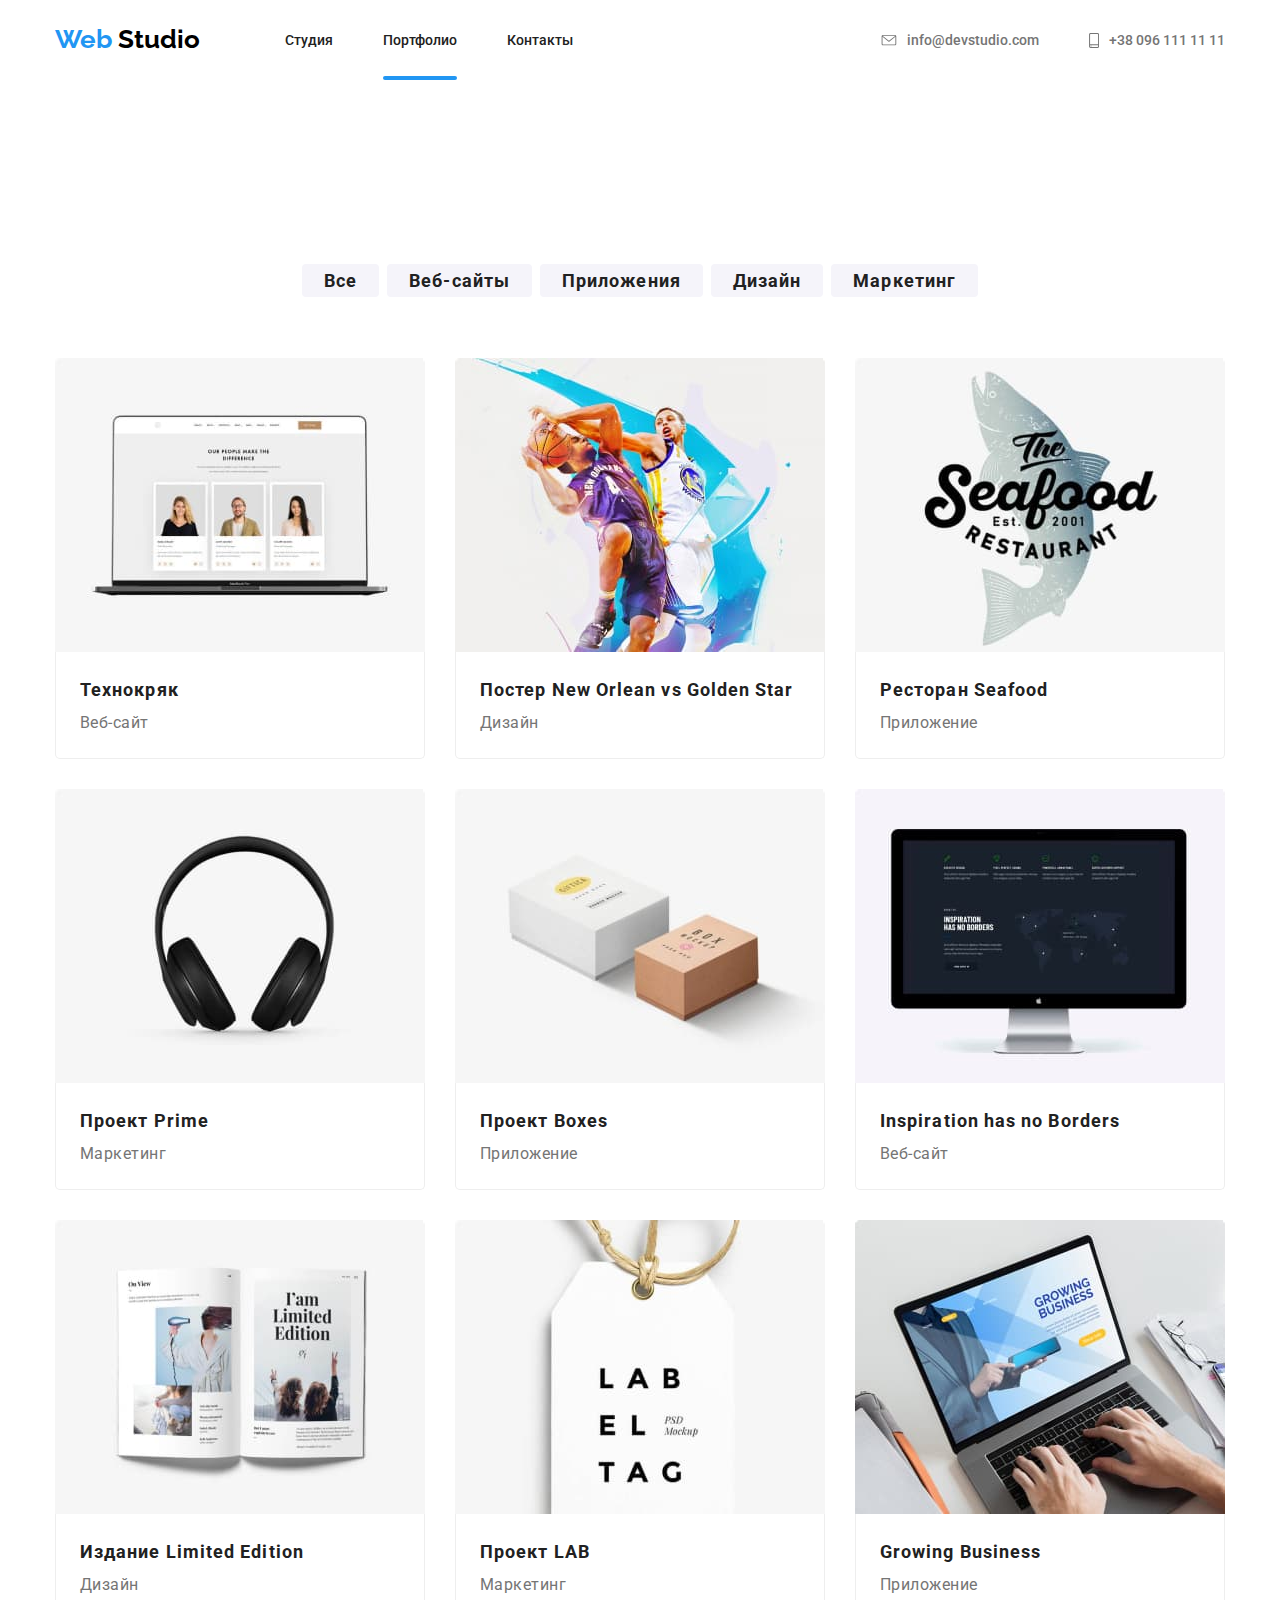
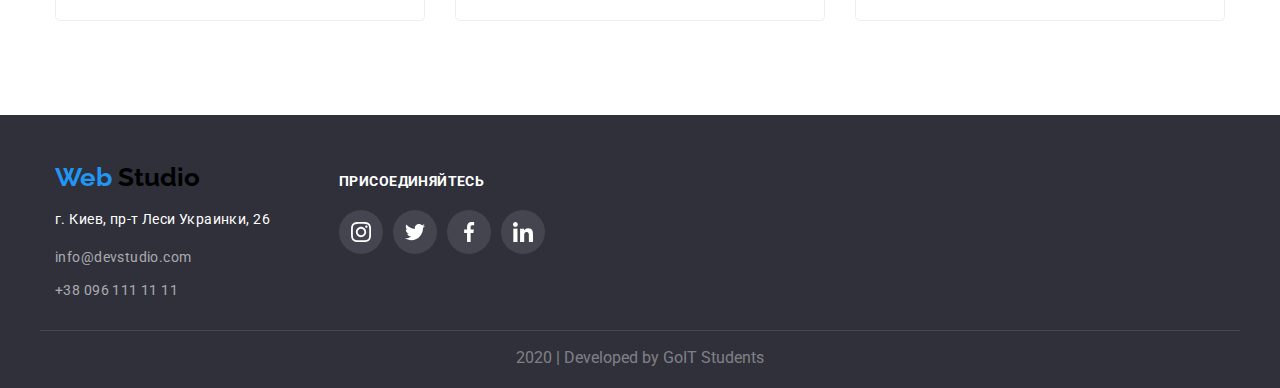
==== portfolio.html @ 545a8d7b "add-project-files" ====
<!DOCTYPE html>
<html lang="en">
    <head>
        <meta charset="UTF-8" />
        <meta name="viewport" content="width=device-width, initial-scale=1.0" />
        <link href="https://fonts.googleapis.com/css2?family=Roboto:ital,wght@0,300;0,400;0,500;0,700;0,900;1,300;1,400;1,500;1,700;1,900&display=swap" rel="stylesheet" />
        <link href="https://fonts.googleapis.com/css2?family=Raleway:ital,wght@0,400;0,500;0,700;1,400;1,500;1,700&family=Roboto:ital,wght@0,300;0,400;0,500;0,700;0,900;1,300;1,400;1,500;1,700;1,900&display=swap" rel="stylesheet" />
        <link rel="stylesheet" href="./css/normalize.css" />
        <link rel="stylesheet" href="./css/styles.css" />
        <title>Portfolio</title>
    </head>
    <body>
        <!--Шапка страницы-->
        <header>
            <div class="container header-flex-container">
                <!--Навигация сайта-->
                <nav class="nav-flex-container nav-logo">
                    <a href="./index.html" class="logo">
                        <span class="logo-primary">Web</span>
                        <span>Studio</span>
                    </a>
                    <ul class="list header-link-list nav-link">
                        <li class="header-link-item">
                            <a class="link-header-text link-header-line" href="./index.html">
                                Студия
                            </a>
                        </li>
                        <li class="header-link-item">
                            <a class="link-header-text current" href="./portfolio.html">
                                Портфолио
                            </a>
                        </li>
                        <li class="header-link-item">
                            <a class="link-header-text link-header-line" href="">
                                Контакты
                            </a>
                        </li>
                    </ul>
                </nav>

                <!--Контактные данные-->

                <div class="header-contact">
                    <ul class="list header-contact-list">
                        <li class="header-link-item">
                            <a class="link-contact-text" href="mailto:info@devstudio.com">
                                <svg class="header-contact-icon" width="16px" height="11px">
                                    <use href="./sprite.svg#icon-envelope"></use>
                                </svg>
                                info@devstudio.com
                            </a>
                        </li>
                        <li class="header-link-item">
                            <a class="link-contact-text" href="tel:+380961111111">
                                <svg class="header-contact-icon" width="10px" height="15px">
                                    <use href="./sprite.svg#icon-smartphone"></use>
                                </svg>
                                +38 096 111 11 11
                            </a>
                        </li>
                    </ul>
                </div>
            </div>
        </header>

        <!-- Раздел Main -->
        <main>
            <section>
                <!-- <h1>Навигация по проектам</h1> -->
                <ul class="list container nav-flex-container nav-porfolio-project">
                    <li class="nav-porfolio-project-item">
                        <a href="" class="nav-project-styles">Все</a>
                    </li>
                    <li class="nav-porfolio-project-item">
                        <a href="" class="nav-project-styles">Веб-сайты</a>
                    </li>
                    <li class="nav-porfolio-project-item">
                        <a href="" class="nav-project-styles">Приложения</a>
                    </li>
                    <li class="nav-porfolio-project-item">
                        <a href="" class="nav-project-styles">Дизайн</a>
                    </li>
                    <li class="nav-porfolio-project-item">
                        <a href="" class="nav-project-styles">Маркетинг</a>
                    </li>
                </ul>

                <ul class="list container main-portfolio">
                    <li class="portfolio-projects">
                        <a href="" class="link-break-styles card">
                            <div class="portfolio-overlay-container">
                                <img src="./images/portfolio/work-1.jpg" alt="notebook with open web site" />
                                <div class="card-overlay">
                                    <p class="overlay-text">
                                        Технокряк это современная площадка распространения коронавируса. Компании используют эту платформу для цифрового шпионажа и атак на защищённые сервера конкурентов.
                                    </p>
                                </div>
                            </div>
                            <div class="card-content">
                                <h2 class="text-header2-style">Технокряк</h2>
                                <p class="text-paragraph-style">Веб-сайт</p>
                            </div>
                        </a>
                    </li>
                    <li class="portfolio-projects card">
                        <a href="" class="link-break-styles card">
                            <div class="portfolio-overlay-container">
                                <img src="./images/portfolio/work-2.jpg" alt="Poster New Orlean vs Golden Star" />
                                <div class="card-overlay">
                                    <p class="overlay-text">
                                        Технокряк это современная площадка распространения коронавируса. Компании используют эту платформу для цифрового шпионажа и атак на защищённые сервера конкурентов.
                                    </p>
                                </div>
                            </div>
                            <div class="card-content">
                                <h2 class="text-header2-style">Постер New Orlean vs Golden Star</h2>
                                <p class="text-paragraph-style">Дизайн</p>
                            </div>
                        </a>
                    </li>
                    <li class="portfolio-projects card">
                        <a href="" class="link-break-styles card">
                            <div class="portfolio-overlay-container">
                                <img src="./images/portfolio/work-3.jpg" alt="Poster of restaurant Seafood" />
                                <div class="card-overlay">
                                    <p class="overlay-text">
                                        Технокряк это современная площадка распространения коронавируса. Компании используют эту платформу для цифрового шпионажа и атак на защищённые сервера конкурентов.
                                    </p>
                                </div>
                            </div>
                            <div class="card-content">
                                <h2 class="text-header2-style">Ресторан Seafood</h2>
                                <p class="text-paragraph-style">Приложение</p>
                            </div>
                        </a>
                    </li>
                    <li class="portfolio-projects card">
                        <a href="" class="link-break-styles card">
                            <div class="portfolio-overlay-container">
                                <img src="./images/portfolio/work-4.jpg" alt="headphones" />
                                <div class="card-overlay">
                                    <p class="overlay-text">
                                        Технокряк это современная площадка распространения коронавируса. Компании используют эту платформу для цифрового шпионажа и атак на защищённые сервера конкурентов.
                                    </p>
                                </div>
                            </div>
                            <div class="card-content">
                                <h2 class="text-header2-style">Проект Prime</h2>
                                <p class="text-paragraph-style">Маркетинг</p>
                            </div>
                        </a>
                    </li>
                    <li class="portfolio-projects card">
                        <a href="" class="link-break-styles card">
                            <div class="portfolio-overlay-container">
                                <img src="./images/portfolio/work-5.jpg" alt="Boxes" />
                                <div class="card-overlay">
                                    <p class="overlay-text">
                                        Технокряк это современная площадка распространения коронавируса. Компании используют эту платформу для цифрового шпионажа и атак на защищённые сервера конкурентов.
                                    </p>
                                </div>
                            </div>
                            <div class="card-content">
                                <h2 class="text-header2-style">Проект Boxes</h2>
                                <p class="text-paragraph-style">Приложение</p>
                            </div>
                        </a>
                    </li>
                    <li class="portfolio-projects card">
                        <a href="" class="link-break-styles card">
                            <div class="portfolio-overlay-container">
                                <img src="./images/portfolio/work-6.jpg" alt="display with open web site" />
                                <div class="card-overlay">
                                    <p class="overlay-text">
                                        Технокряк это современная площадка распространения коронавируса. Компании используют эту платформу для цифрового шпионажа и атак на защищённые сервера конкурентов.
                                    </p>
                                </div>
                            </div>
                            <div class="card-content">
                                <h2 class="text-header2-style">Inspiration has no Borders</h2>
                                <p class="text-paragraph-style">Веб-сайт</p>
                            </div>
                        </a>
                    </li>
                    <li class="portfolio-projects card">
                        <a href="" class="link-break-styles card">
                            <div class="portfolio-overlay-container">
                                <img src="./images/portfolio/work-7.jpg" alt="book" />
                                <div class="card-overlay">
                                    <p class="overlay-text">
                                        Технокряк это современная площадка распространения коронавируса. Компании используют эту платформу для цифрового шпионажа и атак на защищённые сервера конкурентов.
                                    </p>
                                </div>
                            </div>
                            <div class="card-content">
                                <h2 class="text-header2-style">Издание Limited Edition</h2>
                                <p class="text-paragraph-style">Дизайн</p>
                            </div>
                        </a>
                    </li>
                    <li class="portfolio-projects card">
                        <a href="" class="link-break-styles card">
                            <div class="portfolio-overlay-container">
                                <img src="./images/portfolio/work-8.jpg" alt="Project LAB" />
                                <div class="card-overlay">
                                    <p class="overlay-text">
                                        Технокряк это современная площадка распространения коронавируса. Компании используют эту платформу для цифрового шпионажа и атак на защищённые сервера конкурентов.
                                    </p>
                                </div>
                            </div>
                            <div class="card-content">
                                <h2 class="text-header2-style">Проект LAB</h2>
                                <p class="text-paragraph-style">Маркетинг</p>
                            </div>
                        </a>
                    </li>
                    <li class="portfolio-projects card">
                        <a href="" class="link-break-styles card">
                            <div class="portfolio-overlay-container">
                                <img src="./images/portfolio/work-9.jpg" alt="notebook with opened web site" />
                                <div class="card-overlay">
                                    <p class="overlay-text">
                                        Технокряк это современная площадка распространения коронавируса. Компании используют эту платформу для цифрового шпионажа и атак на защищённые сервера конкурентов.
                                    </p>
                                </div>
                            </div>
                            <div class="card-content">
                                <h2 class="text-header2-style">Growing Business</h2>
                                <p class="text-paragraph-style">Приложение</p>
                            </div>
                        </a>
                    </li>
                </ul>
            </section>
        </main>

        <!-- Подвал странички Портфолио -->
        <footer class="footer-site">
            <div class="container footer-flex-container">
                <div class="footer-address">
                    <a href="./index.html" class="logo">
                        <span class="logo-primary">Web</span>
                        <span>Studio</span>
                    </a>
                    <address class="footer-address-text footer-contacts-text">
                        <p class="footer-text-paragraph">г. Киев, пр-т Леси Украинки, 26</p>
                        <a class="footer-link-address" href="mailto:info@devstudio.com">info@devstudio.com</a>
                        <a class="footer-link-address" href="tel:+380961111111">+38 096 111 11 11</a>
                    </address>
                </div>

                <div class="footer-join-us">
                    <h3 class="footer-header-join-us">Присоединяйтесь</h3>
                    <ul class="list social-flex-container footer-join-us-list">
                        <li class="footer-join-us-item">
                            <a class="socials-link" width="100%" height="100%" href="https://www.instagram.com">
                                <svg class="socials-icon">
                                    <use href="./sprite.svg#icon-instagram-1"></use>
                                </svg>
                            </a>
                        </li>
                        <li class="footer-join-us-item">
                            <a class="socials-link" href="https://twitter.com">
                                <svg class="socials-icon">
                                    <use href="./sprite.svg#icon-twitter-1"></use>
                                </svg>
                            </a>
                        </li>
                        <li class="footer-join-us-item">
                            <a class="socials-link" href="https://facebook.com/">
                                <svg class="socials-icon">
                                    <use href="./sprite.svg#icon-facebook-1"></use>
                                </svg>
                            </a>
                        </li>
                        <li class="footer-join-us-item">
                            <a class="socials-link" href="https://www.linkedin.com/">
                                <svg class="socials-icon">
                                    <use href="./sprite.svg#icon-linkedin-1"></use>
                                </svg>
                            </a>
                        </li>
                    </ul>
                </div>
            </div>
            <div class="container copyright-box">
                <p class="footer-copyright">2020 | Developed by GoIT Students</p>
            </div>
        </footer>
    </body>
</html>
---- css/styles.css ----
html {
    box-sizing: border-box;
}

*,
*::before,
*::after {
    box-sizing: inherit;
}

:root {
    --main-accent-color: #2196f3; /*цвет для интерактивных элементов*/
    --alternative-text-color: #ffffff; /*второй главный цвет*/
    --header-text-color: #212121; /*переменная для цвета текста заголовков*/
    --main-paragraph-color: #757575; /*переменная для цвета текста в параграфах*/
    --main-text-color: #000000; /*Первый главный цвет*/
    --footer-bgr-color: #2f303a; /*цвет фона футера*/
    --portfolio-button-color: #f5f4fa; /*цвет кнопок на странице портфолио*/
    --portfolio-item-border: #eeeeee; /*цвет рамки карточек*/
    --team-section-bgr-color: #f5f4fa; /*цвет фона в секции наша команда*/
    --advantages-bgr-color: #f5f4fa; /*цвет фона картинок преимуществ*/
}

body {
    font-family: 'Roboto', sans-serif;
}

a {
    text-decoration: none;
}

/* li {
    list-style: none;
} */

img {
    display: block;
    max-width: 100%;
    /* height: auto; */
}

h1,
h2,
h3,
h4 {
    margin-top: 0px;
    margin-bottom: 0px;
}

.list {
    list-style: none;
    padding: 0px;
    margin: 0px;
    /* padding-left: 0px;
    margin-top: 0px;
    margin-bottom: 0px; */
}

/*
класс контейнер
*/
.container {
    margin-left: auto;
    margin-right: auto;
    width: 1200px;
    padding-left: 15px;
    padding-right: 15px;
    /* outline: 2px solid tomato; */
}

/*
                                КЛАССЫ ДЛЯ РАБОТЫ ХЕДЕРА
*/

.header-flex-container,
.header-link-list,
.header-contact-list,
.nav-flex-container,
.footer-flex-container,
.hero-section,
.universal-list-item,
.advantages,
.team-socnetwork-list {
    display: flex;
}

/*утилитарный стиль для списков*/

.universal-list-item {
    justify-content: space-between;
}

.index-main-section {
    flex-wrap: wrap;
}

.section-index-paddings {
    padding-top: 94px;
    padding-bottom: 94px;
    /* background-color: tomato; */
}

.header-flex-container {
    align-items: center;
}

.header-contact {
    margin-left: auto;
}

.header-link-item {
    /* line-height: 80px; */
    width: 100%;
    min-height: 80px;
}

.header-link-item:not(:last-child) {
    margin-right: 50px;
}

.header-contact-icon {
    margin-right: 10px;
    fill: #757575;
}

.nav-logo {
    align-items: center;
}

.nav-link {
    margin-left: 85px;
}

/*
                                КЛАССЫ ДЛЯ БЛОКА ГЕРОЙ
*/
.hero-container {
    margin-left: auto;
    margin-right: auto;
    max-width: 1600px;
    height: 600px;
    padding-left: 15px;
    padding-right: 15px;
    /* background-color: rosybrown; */
    background-image: linear-gradient(0deg, rgba(34, 193, 195, 1) 0%, rgba(47, 48, 58, 0.8) 0%), url('../images/header-img.jpg');
    background-repeat: no-repeat;
    background-size: cover;
}

.hero-section {
    padding-top: 200px;
    padding-bottom: 212px;
    flex-direction: column;
    align-items: center;
    justify-content: center;
}

.hero-caption {
    text-align: center;
    text-transform: uppercase;
    font-weight: 900;
    font-size: 44px;
    line-height: 60px;
    color: var(--alternative-text-color);
}

/* .hero-button {
    display: block;
    background-color: var(--main-accent-color);
    color: var(--alternative-text-color);
    margin-left: auto;
    margin-right: auto;
    padding-top: 10px;
    padding-bottom: 10px;
    padding-left: 32px;
    padding-right: 32px;
    border-radius: 4px;
    text-align: center;
} */

/*
                                КЛАССЫ ДЛЯ РАБОТЫ ФУТЕРА
*/
.footer-site {
    background-color: #2f303a;
}

.footer-flex-container {
    padding-top: 48px;
    align-items: baseline;
}
/* 
.footer-address {
    margin-top: 48px;
} */

/*
БЛОК ПРИСОЕДЕНЯЙТЕСЬ
*/
.footer-join-us {
    margin-left: 69px;
}

.footer-join-us-list {
    margin-top: 21px;
}

.footer-join-us-item {
    display: flex;
    /* height: 44px;
    width: 44px; */
    align-items: center;
    justify-content: center;
}

.footer-join-us-item:not(:last-child) {
    margin-right: 10px;
}

/* .footer-join-us-item:hover {
    background-color: #2196f3;
} */

.footer-header-join-us {
    font-size: 14px;
    line-height: 16px;
    letter-spacing: 0.03em;
    text-transform: uppercase;
    color: var(--alternative-text-color);
}

/*
БЛОК ДЛЯ КЛАССОВ С ЛОГО И АДРЕССОМ 
*/
.footer-text-paragraph {
    font-style: normal;
}

.footer-link-address {
    display: block;
    margin-top: 9px;
}

.footer-copyright {
    padding-top: 18px;
    padding-bottom: 21px;
    text-align: center;
    margin-top: 0px;
    margin-bottom: 0px;
    color: rgba(255, 255, 255, 0.4);
}

.copyright-box {
    border-top: 1px solid rgba(255, 255, 255, 0.1);
    margin-top: 28px;
}
/*
                                КЛАССЫ ДЛЯ РАБОТЫ СЕКЦИИ "НАШИ ПРЕИМУЩЕСТВА"
*/

/*
класс для элементов листа секции преимуществ
*/

.advantages-list-item {
    width: calc((100% - 90px) / 4);
}

.advantages-img-container {
    display: flex;
    align-items: center;
    justify-content: center;
    /* padding: 25px 100px; */
    padding-top: 25px;
    padding-bottom: 25px;
    background-color: var(--advantages-bgr-color);
    border-radius: 4px;
    margin-bottom: 30px;
}

/* .advantages-img-container:hover,
.advantages-img-container:focus {
    background-color: var(--main-accent-color);
} */

.advantages-list-item img {
    display: flex;
    align-items: center;
    margin-left: auto;
    margin-right: auto;
    /* margin-bottom: 55px; */
    /* background-color: var(--advantages-bgr-color); */
}

.advantages-list-item h3 {
    font-weight: bold;
    font-size: 14px;
    line-height: 16px;
    letter-spacing: 0.03em;
    text-transform: uppercase;
    color: var(--header-text-color);
    margin-bottom: 10px;
}

.advantages-list-item p {
    margin-top: 0px;
    margin-bottom: 0px;
    font-weight: normal;
    font-size: 14px;
    line-height: 24px;
    letter-spacing: 0.03em;
    color: var(--main-paragraph-color);
}

/* .advantages-list-item:not(:first-child) {
    margin-left: 30px;
} */

/*
класс для свойств параграфов на странице индекс в секции преимуществ
*/
.advantages-paragraph-text p {
    font-weight: normal;
    font-size: 14px;
    line-height: 24px;
    letter-spacing: 0.03em;
    color: var(--main-paragraph-color);
}

/*
                        КЛАССЫ ДЛЯ РАБОТЫ СЕКЦИИ "ЧЕМ МЫ ЗАНИМАЕМСЯ"
*/

.work-list-item {
    width: calc((100% - 60px) / 3);
}

.work-list-item p {
    margin: 0px;
    padding-top: 27px;
    padding-bottom: 27px;
    text-align: center;
    text-transform: uppercase;
    font-weight: bold;
    font-size: 14px;
    line-height: 16px;
    letter-spacing: 0.03em;
    color: #ffffff;
    background-color: rgba(47, 48, 58, 0.8);
}

.work-card {
    position: relative;
}

.work-card p {
    position: absolute;
    min-width: 100%;
    bottom: 0px;
    left: 0px;
}

/*
                        КЛАСС ДЛЯ ТЕКСТА НАЛОЖЕННОГО НА КАРТИНКУ (ПОКА ОТКЛЮЧЕН)
*/

/* .work-list a {
    display: flex;
    margin-left: auto;
    margin-right: auto;
    height: 70px;
    background-color: rgba(47, 48, 58, 0.8);
    color: white;
    align-items: center;
    justify-content: center;
} */

/*
                        КЛАССЫ ДЛЯ РАБОТЫ СЕКЦИИ "НАША КОМАНДА"
*/

/*
класс для свойств заголовков Н3 на странице индекс в секции команды
*/

.team-header-text {
    font-weight: 500;
    font-size: 16px;
    line-height: 19px;
    text-align: center;
    letter-spacing: 0.03em;
    color: var(--header-text-color);
    /* margin-top: 30px;*/
    margin-bottom: 10px;
}

/*
класс для свойств параграфов на странице индекс в секции команды
*/

.team-paragraph-text {
    font-weight: normal;
    font-size: 16px;
    line-height: 19px;
    text-align: center;
    letter-spacing: 0.03em;
    color: var(--main-paragraph-color);
    margin-top: 0px;
    margin-bottom: 16px;
}

.team-list-item {
    /* padding-bottom: 24px; */
    background-color: #ffffff;
    border-radius: 4px;
    box-shadow: 0px 2px 1px rgba(0, 0, 0, 0.2), 0px 1px 1px rgba(0, 0, 0, 0.14), 0px 1px 3px rgba(0, 0, 0, 0.12);
    /* outline: 2px solid tomato; */
}

.team-section {
    background-color: var(--team-section-bgr-color);
}

.team-socnetwork-list {
    justify-content: space-around;
}

.team-card {
    padding-top: 30px;
    padding-right: 32px;
    padding-bottom: 36px;
    padding-left: 32px;
}

.team-socials-item {
    display: flex;
    align-items: center;
    justify-content: center;
    width: auto;
    height: auto;
}

.team-socials-link {
    display: flex;
    height: 44px;
    width: 44px;
    border-radius: 50%;
    align-items: center;
    justify-content: center;
    color: #afb1b8;
    transition: background-color 250ms cubic-bezier(0.4, 0, 0.2, 1), fill 250ms cubic-bezier(0.4, 0, 0.2, 1);
    /* background-color: rgba(255, 255, 255, 0.1); */
}

.team-socials-link:hover,
.team-socials-link:focus {
    background-color: #2196f3;
}

.team-socials-link:hover .socials-icon,
.team-socials-link:focus .socials-icon {
    fill: #ffffff;
}

/*
                            КЛАССЫ ДЛЯ РАБОТЫ С СЕКЦИЕЙ ПОСТОЯННЫХ КЛИЕНТОВ
*/
.regular-customer-list-item {
    display: flex;
    align-items: center;
    justify-content: center;
    width: auto;
    height: auto;
}

.regular-customer-link {
    display: flex;
    width: 170px;
    height: 90px;
    align-items: center;
    justify-content: center;
    border: 1px solid #afb1b8;
    border-radius: 4px;
    transition: border-color 250ms cubic-bezier(0.4, 0, 0.2, 1);
}

.regular-customer-icon {
    fill: #afb1b8;
    transition: fill 250ms cubic-bezier(0.4, 0, 0.2, 1);
}

/* .regular-customer-icon:hover {
    fill: #2196f3;
} */

.regular-customer-link:hover,
.regular-customer-link:focus {
    border-color: #2196f3;
}

.regular-customer-link:hover .regular-customer-icon,
.regular-customer-link:focus .regular-customer-icon {
    fill: #2196f3;
}
/*
                            Классы для страницы портфолио
*/
.nav-project-styles {
    font-style: normal;
    font-weight: bold;
    font-size: 18px;
    line-height: 54px;
    letter-spacing: 0.06em;
    background-color: var(--portfolio-button-color);
    color: var(--header-text-color);
    padding-top: 6px;
    padding-bottom: 6px;
    padding-left: 22px;
    padding-right: 22px;
    border-radius: 4px;
    transition: background-color 250ms cubic-bezier(0.4, 0, 0.2, 1), color 250ms cubic-bezier(0.4, 0, 0.2, 1);
}

.nav-project-styles:hover,
.nav-project-styles:focus {
    color: var(--alternative-text-color);
    background-color: var(--main-accent-color);
    box-shadow: 0px 2px 2px rgba(0, 0, 0, 0.12), 0px 1px 2px rgba(0, 0, 0, 0.08), 0px 3px 1px rgba(0, 0, 0, 0.1);
}

.nav-porfolio-project {
    margin-top: 174px;
    /* align-items: center; */
    justify-content: center;
}

.nav-porfolio-project-item:not(:last-child) {
    margin-right: 8px;
}

.portfolio-projects {
    width: calc((100% - 60px) / 3);
    margin-right: 30px;
    margin-bottom: 30px;
}

.card {
    border-top-left-radius: 5px;
    border-top-right-radius: 5px;
    border-bottom-right-radius: 5px;
    border-bottom-left-radius: 5px;
    transition: box-shadow 250ms cubic-bezier(0.4, 0, 0.2, 1);
}

.card:hover,
.card:focus {
    box-shadow: 1px 4px 6px rgba(0, 0, 0, 0.16), 0px 4px 4px rgba(0, 0, 0, 0.06), 0px 1px 1px rgba(0, 0, 0, 0.12);
}

.card-content {
    background: #ffffff;
    box-sizing: border-box;
    padding: 20px 24px;
    border-right: 1px solid #eeeeee;
    border-bottom: 1px solid #eeeeee;
    border-left: 1px solid #eeeeee;
    border-bottom-right-radius: 5px;
    border-bottom-left-radius: 5px;
}

/*ВЫЕЗЖАЮЩИЙ СИНИЙ ОВЕРЛЕЙ С ТЕКСТОМ*/

/*контейнер для оверлея (картинка и текст оверлея)*/
.portfolio-overlay-container {
    position: relative;
    overflow: hidden;
}

/*непосредственный див для оверлея*/
.card-overlay {
    position: absolute;
    top: 0;
    left: 0;
    width: 100%;
    height: 100%;

    background-color: rgba(33, 150, 243, 0.9);
    opacity: 0;
    transform: translateY(100%);
    transition: transform 250ms cubic-bezier(0.4, 0, 0.2, 1), opacity 250ms cubic-bezier(0.4, 0, 0.2, 1);
}

/*эффект ховера и фокуса на карточку, чтобы плавно появлялся оверлей с текстом*/
.card:hover .card-overlay {
    opacity: 1;
    transform: translateY(0);
}

/*непосредственный текст оверлея*/
.overlay-text {
    display: block;
    margin: 0px;
    width: 100%;
    height: 100%;
    text-align: left;
    font-style: normal;
    font-weight: normal;
    font-size: 18px;
    line-height: 28px;
    letter-spacing: 0.03em;
    color: #ffffff;
    padding: 63px 24px;
    background-color: brown;
}

.main-portfolio {
    margin-top: 50px;
    margin-bottom: 94px;
    display: flex;
    flex-wrap: wrap;
}

.portfolio-projects:nth-child(3n) {
    margin-right: 0px;
}

.portfolio-projects:nth-last-child(-n + 3) {
    margin-bottom: 0px;
}

.logo {
    font-family: 'Raleway', sans-serif;
    font-size: 26px;
    font-weight: bold;
    color: var(--main-text-color);
}

.logo-primary {
    color: var(--main-accent-color);
}

.link-header-text {
    position: relative;
    display: flex;
    font-size: 14px;
    font-weight: 500;
    color: var(--header-text-color);
    line-height: 80px;

    transition: color 250ms cubic-bezier(0.4, 0, 0.2, 1);
}

.link-header-text:hover,
.link-header-text:focus {
    color: var(--main-accent-color);
}

/*Синяя полоска внизу ссылок*/
.current::after,
.link-header-line::after {
    content: '';
    position: absolute;
    bottom: 0;
    left: 0;

    display: block;
    height: 4px;
    width: 100%;

    background-color: var(--main-accent-color);
    border-radius: 2px;

    transition: transform 250ms cubic-bezier(0.4, 0, 0.2, 1), opacity 250ms cubic-bezier(0.4, 0, 0.2, 1);
}

.link-header-line::after {
    opacity: 0;
    transform: scaleX(0);
}

.link-header-line:hover::after {
    opacity: 1;
    transform: scaleX(1);
}

.link-contact-text {
    display: flex;
    align-items: center;
    font-size: 14px;
    font-weight: 500;
    color: var(--main-paragraph-color);
    line-height: 80px;
    transition: color 250ms cubic-bezier(0.4, 0, 0.2, 1);
}

.link-contact-text svg {
    transition: fill 250ms cubic-bezier(0.4, 0, 0.2, 1);
}

.link-contact-text:hover,
.link-contact-text:focus {
    color: var(--main-accent-color);
}

.link-contact-text:hover svg,
.link-contact-text:focus svg {
    fill: var(--main-accent-color);
}

/* .link-contact-text::before {
    align-items: center;
    content: '';
    width: 16px;
    height: 12px;
    margin-right: 10px;
    background-repeat: no-repeat;
    background-position: center;
    background-image: url('../images/envelope-unhover.svg');
}     */

/* .contact-mail {
} */
/* .header-link-item::before {
    content: '';
    width: 16px;
    height: 11px;
    margin-right: 10px;
    background-color: red;
    background-size: contain; */
/* background-image: url('../images/envelope-unhover.svg'); }*/

.link-break-styles {
    display: block;
    color: var(--main-text-color);
    /* outline: 2px solid tomato; */
}

.link-button {
    background-color: var(--main-accent-color);
    color: var(--alternative-text-color);
    padding-top: 10px;
    padding-bottom: 10px;
    padding-left: 32px;
    padding-right: 32px;
    border-radius: 4px;
    margin-top: 30px;
}

.text-header2-style {
    font-style: normal;
    font-weight: bold;
    font-size: 18px;
    line-height: 36px;
    letter-spacing: 0.06em;
    color: var(--header-text-color);
}

.text-paragraph-style {
    font-style: normal;
    font-weight: normal;
    font-size: 16px;
    line-height: 30px;
    letter-spacing: 0.03em;
    margin-bottom: 0px;
    margin-top: 0px;
    color: var(--main-paragraph-color);
}

.footer-address-text p {
    -style: normal;
    font-weight: normal;
    font-size: 14px;
    line-height: 24px;
    letter-spacing: 0.03em;
    color: var(--alternative-text-color);
}

.footer-contacts-text a {
    font-style: normal;
    font-weight: normal;
    font-size: 14px;
    line-height: 24px;
    letter-spacing: 0.03em;
    color: rgba(255, 255, 255, 0.6);
}

.ul-break-style {
    margin: 0px;
}

/*
класс для свойств заголовков Н2 на странице индекс
*/

.main-header2-style {
    font-weight: bold;
    font-size: 36px;
    line-height: 42px;
    text-align: center;
    letter-spacing: 0.03em;
    color: var(--header-text-color);
    margin-top: 0px;
    margin-bottom: 50px;
}

/*Классы для описания свойств иконок соцсетей*/
.social-flex-container {
    display: flex;
}

.social-flex-container li {
    align-items: center;
}

/* .socials-icon:hover {
    fill: green;
    background-color: #2196f3;
} */

.socials-link {
    display: flex;
    height: 44px;
    width: 44px;
    border-radius: 50%;
    /* background-color: currentColor; */
    /* flex-grow: 2; */
    align-items: center;
    justify-content: center;
    color: #ffffff;
    background-color: rgba(255, 255, 255, 0.1);
    transition: background-color 250ms cubic-bezier(0.4, 0, 0.2, 1);
}

.socials-link:hover,
.socials-link:focus {
    background-color: #2196f3;
}

.socials-icon {
    width: 20px;
    height: 20px;
    fill: currentColor;
}
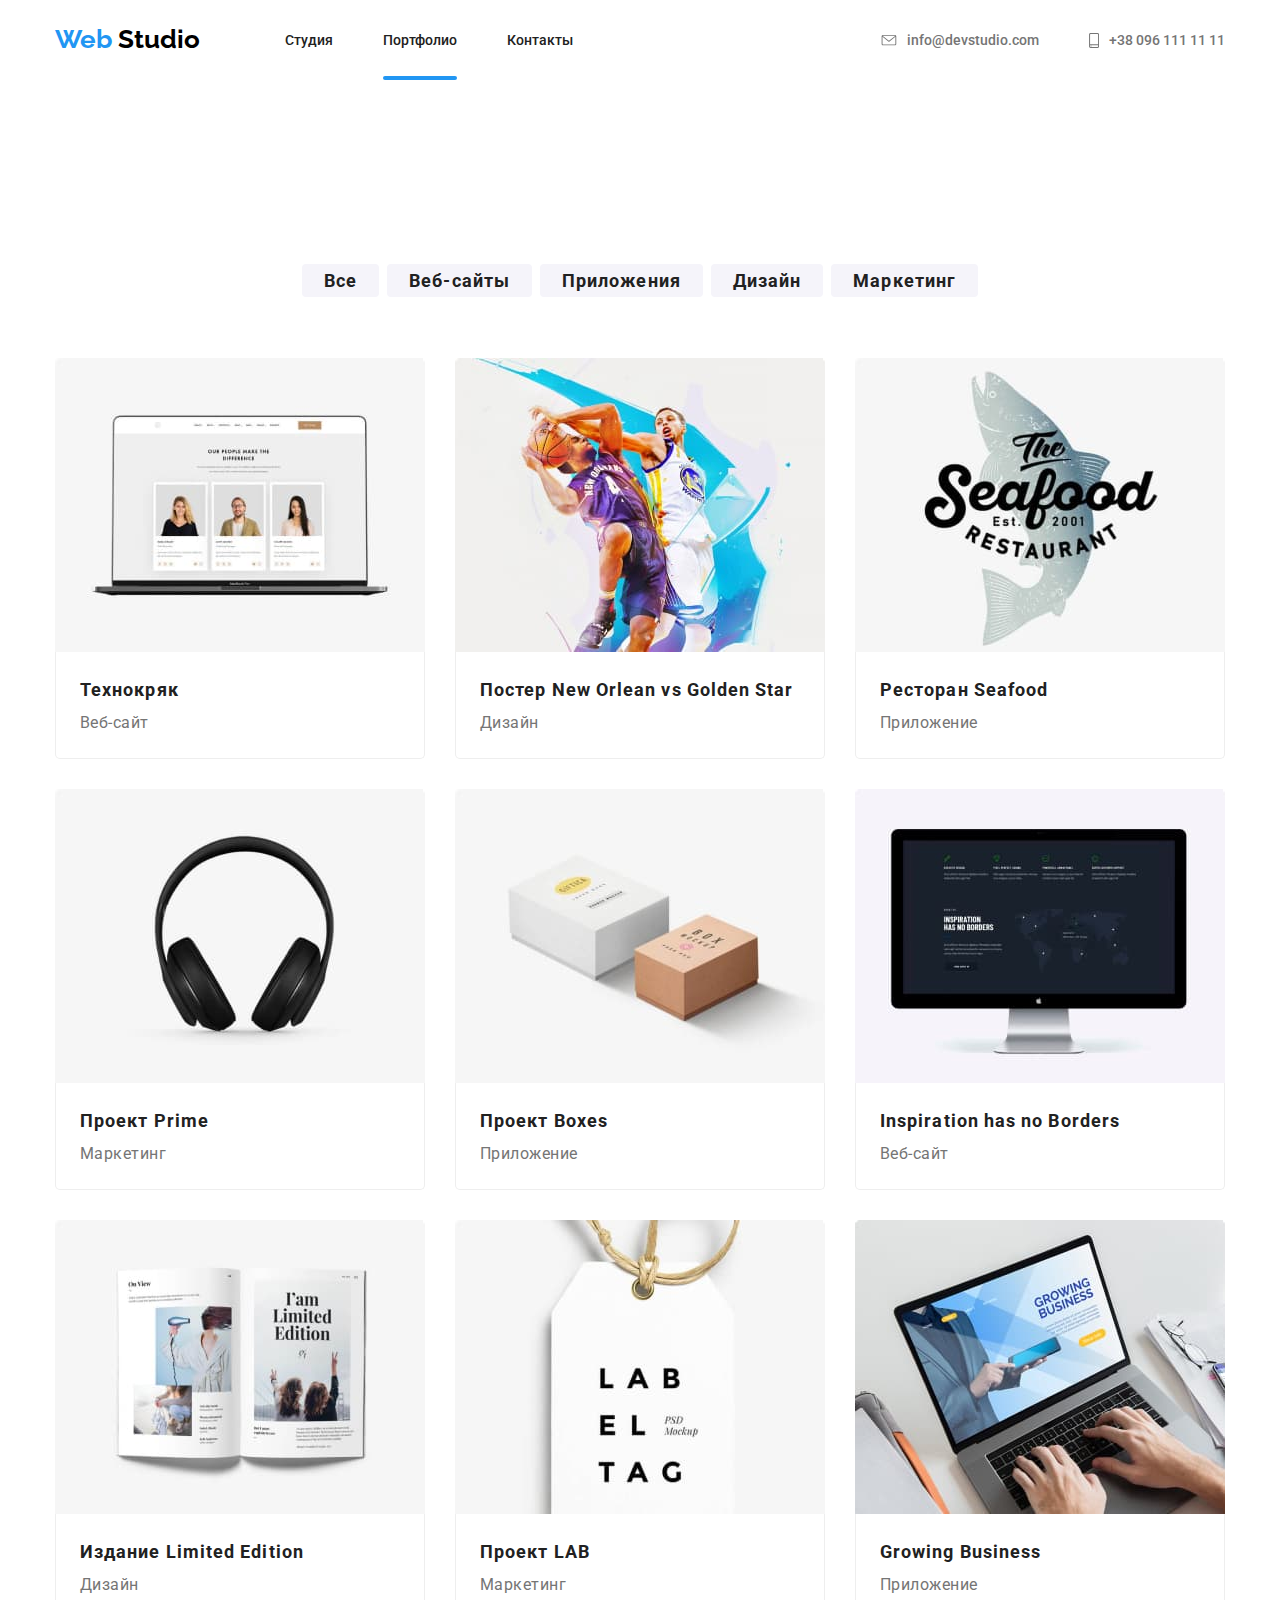
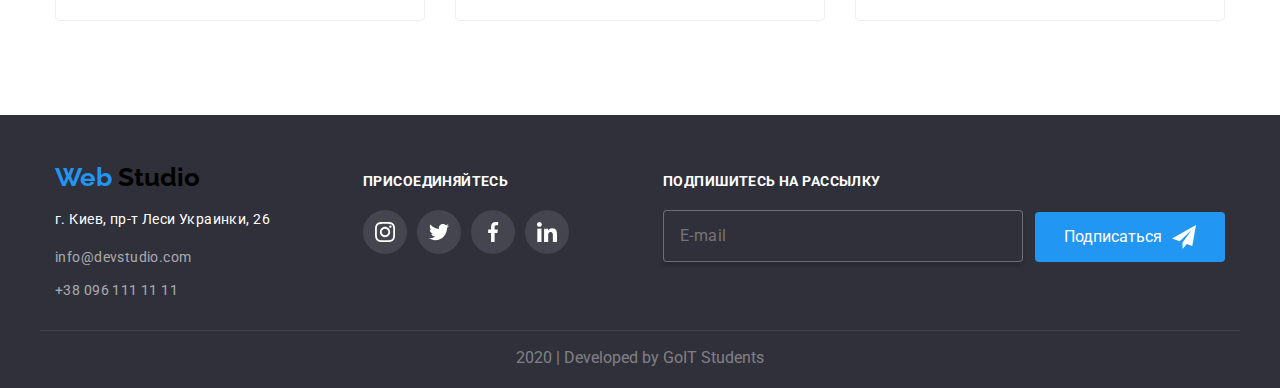
==== commit 4527f65c: "#6-done" ====
--- a/portfolio.html
+++ b/portfolio.html
@@ -253,7 +253,7 @@
                     <h3 class="footer-header-join-us">Присоединяйтесь</h3>
                     <ul class="list social-flex-container footer-join-us-list">
                         <li class="footer-join-us-item">
-                            <a class="socials-link" width="100%" height="100%" href="https://www.instagram.com">
+                            <a class="socials-link" href="https://www.instagram.com">
                                 <svg class="socials-icon">
                                     <use href="./sprite.svg#icon-instagram-1"></use>
                                 </svg>
@@ -281,6 +281,21 @@
                             </a>
                         </li>
                     </ul>
+                </div>
+
+                <div class="footer-subscribe">
+                    <h3 class="footer-header-subscribe">Подпишитесь на рассылку</h3>
+                    <div class="subscribe-wrapper">
+                        <form class="footer-subscribe-form">
+                            <input class="footer-subscribe-input" type="email" name="email" placeholder="E-mail" />
+                            <button class="footer-link-button" type="submit">
+                                Подписаться
+                                <svg class="footer-send-icon">
+                                    <use href="./sprite.svg#icon-send"></use>
+                                </svg>
+                            </button>
+                        </form>
+                    </div>
                 </div>
             </div>
             <div class="container copyright-box">
--- a/css/styles.css
+++ b/css/styles.css
@@ -189,10 +189,10 @@
     padding-top: 48px;
     align-items: baseline;
 }
-/* 
+
 .footer-address {
-    margin-top: 48px;
-} */
+    width: 100%;
+}
 
 /*
 БЛОК ПРИСОЕДЕНЯЙТЕСЬ
@@ -221,12 +221,83 @@
     background-color: #2196f3;
 } */
 
-.footer-header-join-us {
+.footer-header-join-us,
+.footer-header-subscribe {
     font-size: 14px;
     line-height: 16px;
     letter-spacing: 0.03em;
     text-transform: uppercase;
     color: var(--alternative-text-color);
+}
+
+/*БЛОК ПОДПИШИТЕСЬ НА РАССЫЛКУ*/
+
+.footer-subscribe {
+    margin-left: 94px;
+    width: 100%;
+}
+
+.footer-subscribe-form {
+    display: flex;
+    align-items: flex-end;
+    margin-top: 21px;
+}
+
+.footer-subscribe-input {
+    margin-right: 12px;
+    padding: 15px 16px;
+    width: 360px;
+
+    background-color: #2f303a;
+    font-style: normal;
+    font-weight: normal;
+    font-size: 16px;
+    line-height: 20px;
+    letter-spacing: 0.03em;
+    color: rgba(255, 255, 255, 0.6);
+
+    border: 1px solid rgba(255, 255, 255, 0.3);
+    box-sizing: border-box;
+    box-shadow: 0px 4px 4px rgba(0, 0, 0, 0.15);
+    border-radius: 4px;
+}
+
+.footer-subscribe-input:focus-within {
+    outline: none;
+}
+
+.footer-link-button {
+    display: flex;
+    align-items: center;
+    background-color: var(--main-accent-color);
+    color: var(--alternative-text-color);
+    padding-top: 10px;
+    padding-bottom: 10px;
+    padding-left: 29px;
+    padding-right: 29px;
+
+    /* min-width: 200px;
+    max-height: 50px; */
+    line-height: 30px;
+    min-height: 50px;
+    border: none;
+    border-radius: 4px;
+    /* margin-top: 30px; */
+}
+
+.footer-link-button:focus {
+    outline: none;
+}
+
+.footer-send-icon {
+    width: 24px;
+    height: 24px;
+    margin-left: 10px;
+    fill: currentColor;
+}
+
+.subscribe-wrapper {
+    width: 100%;
 }
 
 /*
@@ -351,6 +422,7 @@
 
 .work-card {
     position: relative;
+    z-index: -1;
 }
 
 .work-card p {
@@ -610,7 +682,6 @@
     letter-spacing: 0.03em;
     color: #ffffff;
     padding: 63px 24px;
-    background-color: brown;
 }
 
 .main-portfolio {
@@ -742,8 +813,16 @@
     padding-bottom: 10px;
     padding-left: 32px;
     padding-right: 32px;
+
+    /* min-width: 200px;
+    min-height: 50px; */
+    border: none;
     border-radius: 4px;
     margin-top: 30px;
+}
+
+.link-button:focus {
+    outline: none;
 }
 
 .text-header2-style {
@@ -767,7 +846,7 @@
 }
 
 .footer-address-text p {
-    -style: normal;
+    font-style: normal;
     font-weight: normal;
     font-size: 14px;
     line-height: 24px;
@@ -841,3 +920,318 @@
     height: 20px;
     fill: currentColor;
 }
+
+/*Классы для модального окна*/
+
+.backdrop {
+    position: fixed;
+    top: 0;
+    left: 0;
+
+    min-width: 100%;
+    min-height: 100%;
+
+    background-color: rgba(0, 0, 0, 0.2);
+    transition: opacity 250ms cubic-bezier(0.4, 0, 0.2, 1);
+}
+
+.backdrop.is-hidden {
+    opacity: 0;
+    /* transform: scale(0); */
+    pointer-events: none;
+}
+
+.modal {
+    position: absolute;
+    top: 50%;
+    left: 50%;
+    transform: translate(-50%, -50%);
+    /* transform: scale(1); */
+    z-index: 1;
+
+    max-width: 530px;
+    max-height: 580px;
+    padding: 40px;
+    /* overflow-y: auto; */
+
+    background-color: #ffffff;
+    /* transition: transform 250ms cubic-bezier(0.4, 0, 0.2, 1); */
+}
+
+.modal h2 {
+    font-family: inherit;
+    font-weight: bold;
+    font-size: 20px;
+    line-height: 23px;
+    text-align: center;
+    letter-spacing: 0.03em;
+    color: #212121;
+
+    margin-bottom: 12px;
+}
+
+.modal-form {
+    display: flex;
+    flex-direction: column;
+    justify-content: center;
+}
+
+.modal-form input {
+    padding-top: 12px;
+    padding-bottom: 12px;
+    border: 1px solid rgba(33, 33, 33, 0.2);
+    box-sizing: border-box;
+    border-radius: 4px;
+}
+
+.modal-form .link-button {
+    margin-left: auto;
+    margin-right: auto;
+    margin-top: 30px;
+    padding-left: 55px;
+    padding-right: 55px;
+    box-shadow: 0px 4px 4px rgba(0, 0, 0, 0.15);
+}
+
+.modal-form .link-button:focus {
+    outline: none;
+    background-color: #188ce8;
+}
+
+.modal-wrapper,
+.modal-wrapper-comment {
+    position: relative;
+    margin-top: 30px;
+}
+
+.modal-svg {
+    position: absolute;
+    top: 14px;
+    left: 19px;
+    margin-right: 8px;
+}
+
+.modal-svg-closewindow {
+    position: absolute;
+    top: 8px;
+    right: 8px;
+    width: 30px;
+    height: 30px;
+    /* padding: 10px; */
+    display: flex;
+    align-items: center;
+    justify-content: center;
+
+    background-color: #ffffff;
+    border: 1px solid rgba(0, 0, 0, 0.1);
+    border-radius: 50%;
+    box-sizing: border-box;
+}
+
+.modal-svg-closewindow:hover,
+.modal-svg-closewindow:focus,
+.modal-svg-closewindow:hover .svg-close-icon,
+.modal-svg-closewindow:focus .svg-close-icon {
+    cursor: pointer;
+    outline: none;
+    fill: var(--main-accent-color);
+}
+
+.modal-condition-wrapper {
+    /* padding-left: 12px;
+    padding-right: 12px; */
+    position: relative;
+    display: flex;
+    flex-direction: column;
+
+    /*justify-content: center;*/
+    /* align-items: center; */
+    margin-top: 20px;
+    padding-left: 14px;
+    padding-right: 11px;
+}
+
+/* .modal-condition-label {
+    display: flex;
+    align-items: center;
+    /* padding: 0px; 
+} */
+
+.modal-label {
+    display: block;
+    position: absolute;
+    top: 50%;
+    left: 0;
+    /* top: 50%;
+    left: 50%;*/
+    transform: translateY(-50%) translateX(42px);
+    font-family: inherit;
+    font-style: normal;
+    font-weight: normal;
+    font-size: 14px;
+    line-height: 16px;
+    letter-spacing: 0.01em;
+    color: var(--main-paragraph-color);
+    /* text-align: center; */
+}
+
+.comment-modal-label {
+    display: block;
+    position: absolute;
+    top: 0;
+    left: 0;
+    /* top: 50%;
+    left: 50%;*/
+    transform: translateY(12px) translateX(16px);
+    font-family: inherit;
+    font-style: normal;
+    font-weight: normal;
+    font-size: 14px;
+    line-height: 16px;
+    letter-spacing: 0.01em;
+    color: var(--main-paragraph-color);
+    /* text-align: center; */
+}
+
+.modal-input {
+    display: block;
+    width: 100%;
+    padding-left: 42px;
+    /* padding-right: 16px; */
+
+    font-family: inherit;
+    font-style: normal;
+    font-weight: normal;
+    font-size: 14px;
+    line-height: 16px;
+    letter-spacing: 0.01em;
+    color: #757575;
+}
+
+/* .modal-input:not(:placeholder-shown) + .modal-label {
+    transform: translateY(-50%) translateX(42px);
+} */
+
+.modal-textarea-comment {
+    width: 100%;
+    height: 100%;
+    padding: 12px 16px;
+    /* margin-bottom: 20px;
+    margin-top: 30px; */
+
+    resize: none;
+
+    font-family: inherit;
+    font-style: normal;
+    font-weight: normal;
+    font-size: 14px;
+    line-height: 16px;
+    letter-spacing: 0.01em;
+    color: #757575;
+
+    border: 1px solid rgba(33, 33, 33, 0.2);
+    box-sizing: border-box;
+    border-radius: 4px;
+}
+
+.modal-input:focus,
+.modal-textarea-comment:focus {
+    border-color: var(--main-accent-color);
+    outline: none;
+    transition: border-color 250ms cubic-bezier(0.4, 0, 0.2, 1);
+}
+
+.modal-input:focus + .modal-label,
+.modal-textarea-comment:focus + .comment-modal-label {
+    font-style: normal;
+    font-weight: normal;
+    font-size: 12px;
+    line-height: 14px;
+
+    letter-spacing: 0.01em;
+
+    color: var(--main-accent-color);
+
+    transition: transform 250ms cubic-bezier(0.4, 0, 0.2, 1);
+}
+
+.modal-input:not(:placeholder-shown) + .modal-label,
+.modal-input:focus + .modal-label {
+    transform: translateY(-40px) translateX(16px);
+}
+
+.modal-textarea-comment:not(:placeholder-shown) + .comment-modal-label,
+.modal-textarea-comment:focus + .comment-modal-label {
+    transform: translateY(-20px) translateX(16px);
+}
+
+.modal-wrapper:focus-within svg {
+    fill: var(--main-accent-color);
+    transition: fill 250ms cubic-bezier(0.4, 0, 0.2, 1);
+}
+
+.condition-link,
+.checkbox-label {
+    font-size: 14px;
+    line-height: 24px;
+    letter-spacing: 0.03em;
+}
+
+.condition-link {
+    text-decoration-line: underline;
+    color: var(--main-accent-color);
+    margin-left: 4px;
+}
+
+.checkbox-label {
+    color: var(--main-paragraph-color);
+}
+
+/* .checkbox input[type='checkbox'] {
+} */
+
+.checkbox-field,
+.checkbox-label {
+    display: inline-flex;
+    align-items: center;
+}
+
+.checkbox {
+    -webkit-appearance: none;
+    -moz-appearance: none;
+    appearance: none;
+
+    position: absolute;
+}
+
+.checkbox ~ .checkbox-label::before {
+    content: '';
+    display: block;
+    margin-right: 7px;
+    width: 16px;
+    height: 15px;
+    border: 2px solid #000000;
+    border-radius: 3px;
+    flex-shrink: 0;
+    transition: all 250ms cubic-bezier(0.4, 0, 0.2, 1);
+}
+
+.checkbox:checked ~ .checkbox-label::before {
+    background-color: var(--main-accent-color);
+    border-color: transparent;
+    background-image: url('../images/modal-svg/bird.svg');
+    background-repeat: no-repeat;
+    background-size: contain;
+    background-position: center;
+}
+
+.visually-hidden {
+    position: absolute;
+    width: 1px;
+    height: 1px;
+    margin: -1px;
+    border: 0;
+    padding: 0;
+    clip: rect(0 0 0 0);
+    overflow: hidden;
+}
